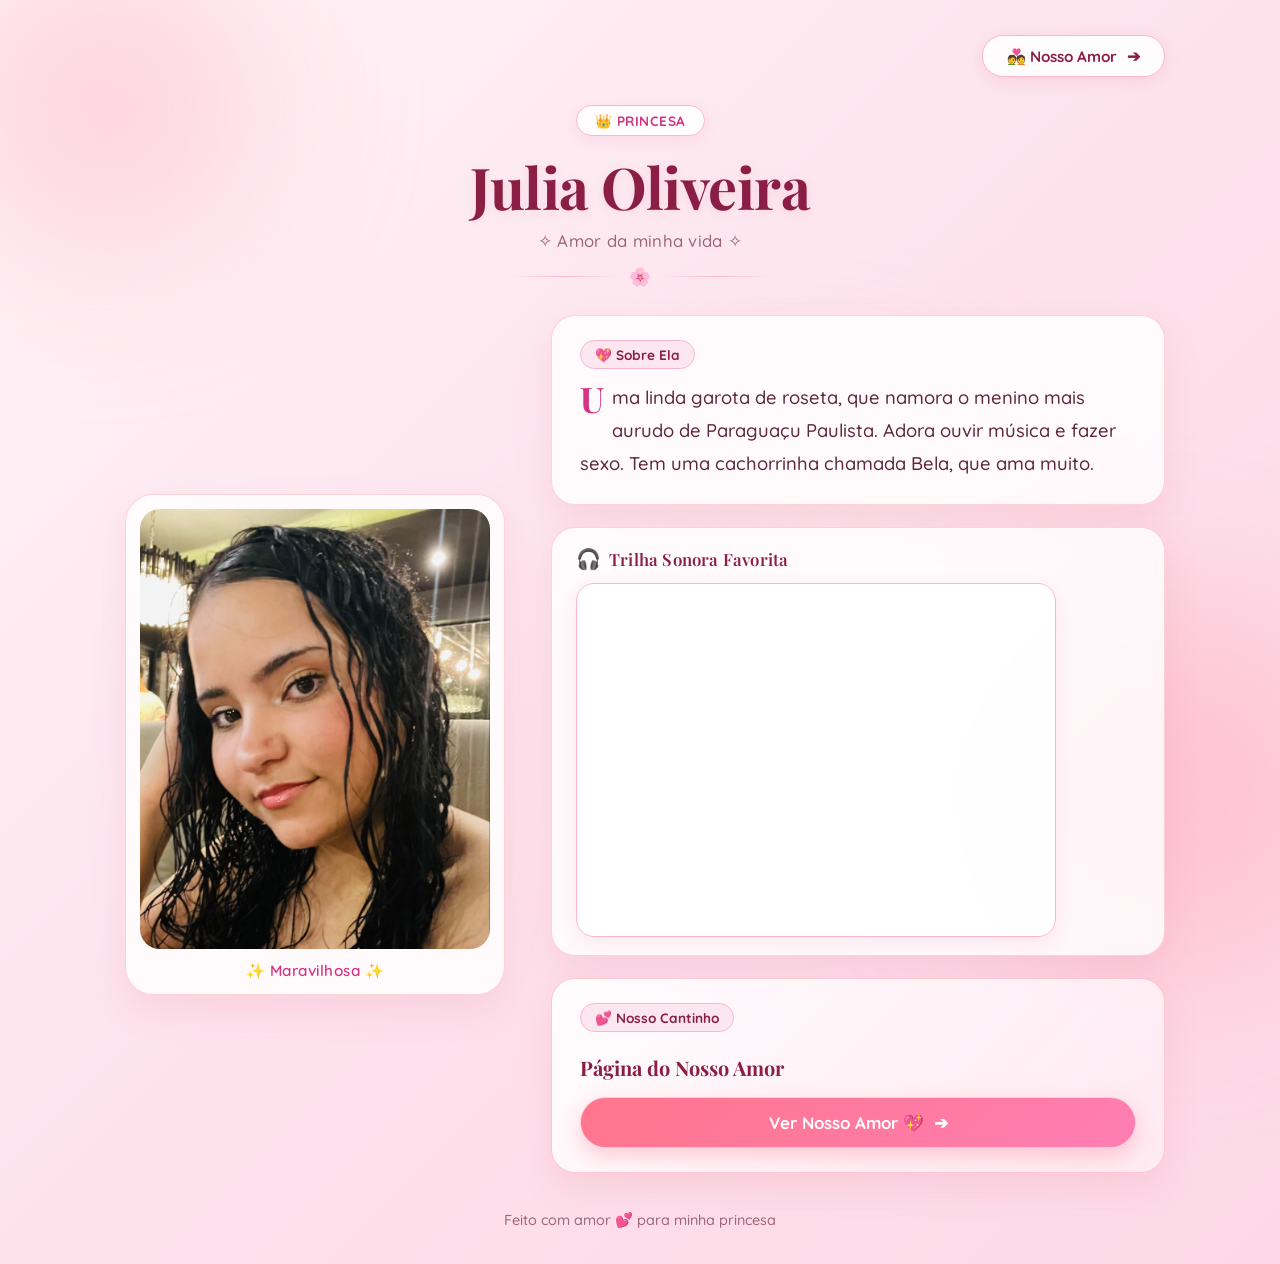
==== index.html @ 33cc5a59 "add" ====
<!DOCTYPE html>
<html lang="pt-BR">
<head>
    <meta charset="UTF-8">
    <meta name="viewport" content="width=device-width, initial-scale=1.0">
    <title>Julia Oliveira 👑</title>
    <!-- Fontes do Google: Playfair Display e Quicksand -->
    <link rel="preconnect" href="https://fonts.googleapis.com">
    <link rel="preconnect" href="https://fonts.gstatic.com" crossorigin>
    <link href="https://fonts.googleapis.com/css2?family=Playfair+Display:ital,wght@0,500;0,700;1,400&family=Quicksand:wght@400;500;600;700&display=swap" rel="stylesheet">
    <link rel="stylesheet" href="style.css?v=5">
</head>
<body>
    <!-- Efeitos de luz de fundo -->
    <div class="decor-circle circle-1"></div>
    <div class="decor-circle circle-2"></div>
    <div class="decor-circle circle-3"></div>

    <div class="page-wrapper">
        <!-- Barra de navegação superior para a página do casal -->
        <nav class="top-nav justify-end">
            <a href="casal.html" class="nav-pill-btn">
                <span>💑 Nosso Amor</span>
                <span class="nav-pill-arrow">➔</span>
            </a>
        </nav>

        <!-- Título ao centro superior -->
        <header class="header">
            <div class="tiara-badge">👑 Princesa</div>
            <h1 class="main-title">Julia Oliveira</h1>
            <p class="subtitle">✧ Amor da minha vida ✧</p>
            <div class="divider">
                <span class="divider-line"></span>
                <span class="divider-icon">🌸</span>
                <span class="divider-line"></span>
            </div>
        </header>

        <!-- Conteúdo central: Imagem na esquerda, Descrição na direita -->
        <main class="content-container">
            <!-- Imagem na esquerda central -->
            <section class="left-section">
                <div class="image-card">
                    <div class="image-inner">
                        <img src="julia.jpeg" alt="Foto de Julia Oliveira" class="profile-image">
                    </div>
                    <div class="photo-caption">✨ Maravilhosa ✨</div>
                </div>
            </section>

            <!-- Descrição na direita central com iframe personalizado -->
            <section class="right-section">
                <div class="card description-card">
                    <div class="card-header">
                        <span class="tag-pill">💖 Sobre Ela</span>
                    </div>
                    <p class="description-text">
                        Uma linda garota de roseta, que namora o menino mais aurudo de Paraguaçu Paulista. Adora ouvir música e fazer sexo. Tem uma cachorrinha chamada Bela, que ama muito.
                    </p>
                </div>

                <!-- Iframe do Spotify personalizado e diminuído -->
                <div class="card music-card">
                    <div class="music-header">
                        <span class="music-icon">🎧</span>
                        <span class="music-title">Trilha Sonora Favorita</span>
                    </div>
                    <div class="iframe-wrapper">
                        <iframe data-testid="embed-iframe" src="https://open.spotify.com/embed/track/3UDpwoxz9SUvVE0e1mnsxx?utm_source=generator&theme=0&si=2066065e5f644500" width="100%" height="352" frameBorder="0" allowfullscreen="" allow="autoplay; clipboard-write; encrypted-media; fullscreen; picture-in-picture" loading="lazy"></iframe>
                    </div>
                </div>

                <!-- Card de convite destacado para a página do Casal -->
                <div class="card couple-invite-card">
                    <div class="invite-header">
                        <span class="tag-pill">💕 Nosso Cantinho</span>
                    </div>
                    <h3 class="invite-title">Página do Nosso Amor</h3>
                    <a href="casal.html" class="nav-main-btn">
                        <span>Ver Nosso Amor 💖</span>
                        <span class="btn-arrow">➔</span>
                    </a>
                </div>
            </section>
        </main>

        <footer class="footer">
            <p>Feito com amor 💕 para minha princesa</p>
        </footer>
    </div>
</body>
</html>
---- style.css ----
/* ===================================================
   TEMA PRINCESA FOFA & MINIMALISTA (PALETA ROSA)
   =================================================== */

:root {
    --bg-primary: #fff0f5;
    --bg-gradient: linear-gradient(135deg, #fff5f8 0%, #fde2ec 50%, #fed8e6 100%);
    --card-bg: rgba(255, 255, 255, 0.82);
    --card-border: rgba(255, 182, 193, 0.6);
    --card-shadow: 0 15px 35px rgba(219, 112, 147, 0.15);
    --card-shadow-hover: 0 20px 40px rgba(219, 112, 147, 0.25);

    --primary-rose: #d63384;
    --deep-rose: #8b1e45;
    --soft-rose: #fbb6ce;
    --pastel-rose: #fce7f0;
    --text-main: #5e263d;
    --text-muted: #9e647b;

    --font-heading: 'Playfair Display', Georgia, serif;
    --font-body: 'Quicksand', -apple-system, BlinkMacSystemFont, sans-serif;
}

/* Reset Básico */
* {
    margin: 0;
    padding: 0;
    box-sizing: border-box;
}

body {
    min-height: 100vh;
    background: var(--bg-gradient);
    font-family: var(--font-body);
    color: var(--text-main);
    display: flex;
    justify-content: center;
    align-items: center;
    position: relative;
    overflow-x: hidden;
    padding: 35px 20px;
}

/* Scrollbar delicada e rosinha */
::-webkit-scrollbar {
    width: 8px;
}
::-webkit-scrollbar-track {
    background: #ffeef4;
}
::-webkit-scrollbar-thumb {
    background: #f8a5c2;
    border-radius: 10px;
}
::-webkit-scrollbar-thumb:hover {
    background: var(--primary-rose);
}

/* Círculos decorativos em degradê suave no fundo */
.decor-circle {
    position: fixed;
    border-radius: 50%;
    filter: blur(80px);
    z-index: 0;
    pointer-events: none;
    opacity: 0.6;
    animation: floatGlow 8s ease-in-out infinite alternate;
}

.circle-1 {
    width: 320px;
    height: 320px;
    background: #ffc2d1;
    top: -60px;
    left: -60px;
}

.circle-2 {
    width: 380px;
    height: 380px;
    background: #ffb3c6;
    bottom: -80px;
    right: -80px;
    animation-delay: -3s;
}

.circle-3 {
    width: 250px;
    height: 250px;
    background: #ffe5ec;
    top: 45%;
    left: 55%;
    animation-delay: -5s;
}

@keyframes floatGlow {
    0% { transform: translateY(0) scale(1); }
    100% { transform: translateY(-20px) scale(1.06); }
}

/* Container principal da página */
.page-wrapper {
    position: relative;
    z-index: 1;
    width: 100%;
    max-width: 1050px;
    display: flex;
    flex-direction: column;
    align-items: center;
    gap: 28px;
}

/* ===================================================
   BARRA DE NAVEGAÇÃO SUPERIOR (BOTÕES BONITOS DE VÍNCULO)
   =================================================== */
.top-nav {
    width: 100%;
    display: flex;
    justify-content: flex-start;
    align-items: center;
    animation: fadeInDown 0.7s ease-out;
}

.top-nav.justify-end {
    justify-content: flex-end;
}

/* Botão de voltar estilo pílula refinada */
.back-pill-btn {
    display: inline-flex;
    align-items: center;
    gap: 10px;
    padding: 10px 22px;
    background: rgba(255, 255, 255, 0.88);
    backdrop-filter: blur(12px);
    -webkit-backdrop-filter: blur(12px);
    border: 1.5px solid var(--soft-rose);
    border-radius: 50px;
    color: var(--deep-rose);
    text-decoration: none;
    font-weight: 700;
    font-size: 0.95rem;
    box-shadow: 0 4px 16px rgba(219, 112, 147, 0.16);
    transition: all 0.3s cubic-bezier(0.175, 0.885, 0.32, 1.275);
}

.back-pill-btn:hover {
    background: #ffffff;
    transform: translateX(-4px) translateY(-1px);
    box-shadow: 0 8px 22px rgba(219, 112, 147, 0.28);
    border-color: var(--primary-rose);
    color: var(--primary-rose);
}

.back-pill-arrow {
    font-size: 1.2rem;
    line-height: 1;
    transition: transform 0.3s ease;
}

.back-pill-btn:hover .back-pill-arrow {
    transform: translateX(-3px);
}

/* Botão superior para ir ao casal */
.nav-pill-btn {
    display: inline-flex;
    align-items: center;
    gap: 10px;
    padding: 10px 24px;
    background: rgba(255, 255, 255, 0.88);
    backdrop-filter: blur(12px);
    -webkit-backdrop-filter: blur(12px);
    border: 1.5px solid var(--soft-rose);
    border-radius: 50px;
    color: var(--deep-rose);
    text-decoration: none;
    font-weight: 700;
    font-size: 0.95rem;
    box-shadow: 0 4px 16px rgba(219, 112, 147, 0.16);
    transition: all 0.3s cubic-bezier(0.175, 0.885, 0.32, 1.275);
}

.nav-pill-btn:hover {
    background: #ffffff;
    transform: translateY(-2px);
    box-shadow: 0 8px 24px rgba(219, 112, 147, 0.28);
    border-color: var(--primary-rose);
    color: var(--primary-rose);
}

.nav-pill-arrow {
    font-size: 1rem;
    transition: transform 0.3s ease;
}

.nav-pill-btn:hover .nav-pill-arrow {
    transform: translateX(4px);
}

/* ===================================================
   TÍTULO AO CENTRO SUPERIOR
   =================================================== */
.header {
    text-align: center;
    display: flex;
    flex-direction: column;
    align-items: center;
    animation: fadeInDown 0.8s ease-out;
}

.tiara-badge {
    display: inline-flex;
    align-items: center;
    gap: 6px;
    background: rgba(255, 255, 255, 0.9);
    border: 1px solid var(--soft-rose);
    color: var(--primary-rose);
    font-size: 0.85rem;
    font-weight: 700;
    padding: 6px 18px;
    border-radius: 50px;
    box-shadow: 0 4px 14px rgba(248, 165, 194, 0.25);
    margin-bottom: 12px;
    letter-spacing: 0.5px;
    text-transform: uppercase;
}

.main-title {
    font-family: var(--font-heading);
    font-size: clamp(2.4rem, 5vw, 3.6rem);
    font-weight: 700;
    color: var(--deep-rose);
    letter-spacing: -0.5px;
    text-shadow: 0 2px 10px rgba(220, 110, 150, 0.15);
    margin-bottom: 6px;
}

.subtitle {
    font-size: 1.05rem;
    color: var(--text-muted);
    font-weight: 500;
    letter-spacing: 0.3px;
}

.divider {
    display: flex;
    align-items: center;
    justify-content: center;
    gap: 12px;
    margin-top: 14px;
    width: 100%;
    max-width: 260px;
}

.divider-line {
    flex: 1;
    height: 1px;
    background: linear-gradient(90deg, transparent, var(--soft-rose), transparent);
}

.divider-icon {
    font-size: 1.1rem;
    animation: pulseHeart 2s infinite ease-in-out;
}

@keyframes pulseHeart {
    0%, 100% { transform: scale(1); }
    50% { transform: scale(1.15); }
}

/* ===================================================
   LAYOUT CENTRAL: IMAGEM (ESQUERDA) & CONTEÚDO (DIREITA)
   =================================================== */
.content-container {
    width: 100%;
    display: grid;
    grid-template-columns: 400px 1fr;
    gap: 36px;
    align-items: center;
    animation: fadeInUp 0.9s ease-out;
}

/* --- Seção Esquerda: Imagem Centralizada à Esquerda --- */
.left-section {
    display: flex;
    justify-content: center;
    align-items: center;
}

.image-card {
    background: var(--card-bg);
    backdrop-filter: blur(14px);
    -webkit-backdrop-filter: blur(14px);
    padding: 14px;
    border-radius: 28px;
    border: 1.5px solid var(--card-border);
    box-shadow: var(--card-shadow);
    transition: transform 0.4s cubic-bezier(0.175, 0.885, 0.32, 1.275), box-shadow 0.4s ease;
    width: 100%;
    max-width: 380px;
    text-align: center;
}

.image-card:hover {
    transform: translateY(-6px) scale(1.01);
    box-shadow: var(--card-shadow-hover);
}

.image-inner {
    width: 100%;
    height: 440px;
    border-radius: 20px;
    overflow: hidden;
    position: relative;
    box-shadow: inset 0 0 15px rgba(0, 0, 0, 0.05);
}

.profile-image {
    width: 100%;
    height: 100%;
    object-fit: cover;
    object-position: center top;
    display: block;
    transition: transform 0.6s ease;
}

.image-card:hover .profile-image {
    transform: scale(1.04);
}

.photo-caption {
    margin-top: 12px;
    font-size: 0.95rem;
    font-weight: 600;
    color: var(--primary-rose);
    letter-spacing: 0.5px;
}

/* --- Seção Direita: Descrição & Cards --- */
.right-section {
    display: flex;
    flex-direction: column;
    gap: 22px;
}

/* Cards estilizados com glassmorphism suave */
.card {
    background: var(--card-bg);
    backdrop-filter: blur(14px);
    -webkit-backdrop-filter: blur(14px);
    border-radius: 24px;
    border: 1.5px solid var(--card-border);
    padding: 24px 28px;
    box-shadow: var(--card-shadow);
    transition: transform 0.3s ease, box-shadow 0.3s ease;
}

.card:hover {
    transform: translateY(-3px);
    box-shadow: var(--card-shadow-hover);
}

/* Card de Descrição */
.description-card {
    position: relative;
}

.tag-pill {
    display: inline-block;
    background: var(--pastel-rose);
    color: var(--deep-rose);
    font-size: 0.85rem;
    font-weight: 700;
    padding: 5px 14px;
    border-radius: 20px;
    margin-bottom: 12px;
    border: 1px solid var(--soft-rose);
}

.description-text {
    font-size: 1.15rem;
    line-height: 1.8;
    color: var(--text-main);
    font-weight: 500;
    position: relative;
}

.description-text::first-letter {
    font-family: var(--font-heading);
    font-size: 2.2rem;
    color: var(--primary-rose);
    float: left;
    margin-right: 8px;
    line-height: 1;
    font-weight: 700;
}

/* ===================================================
   IFRAME PERSONALIZADO E COMPACTO
   =================================================== */
.music-card {
    padding: 18px 24px;
}

.music-header {
    display: flex;
    align-items: center;
    gap: 8px;
    margin-bottom: 12px;
}

.music-icon {
    font-size: 1.25rem;
}

.music-title {
    font-family: var(--font-heading);
    font-size: 1.05rem;
    font-weight: 600;
    color: var(--deep-rose);
    letter-spacing: 0.2px;
}

.iframe-wrapper {
    position: relative;
    width: 100%;
    max-width: 480px;
    border-radius: 18px;
    overflow: hidden;
    background: rgba(255, 255, 255, 0.9);
    border: 1.5px solid var(--soft-rose);
    box-shadow: 0 6px 18px rgba(220, 110, 150, 0.12);
    transition: transform 0.3s ease, box-shadow 0.3s ease;
}

.iframe-wrapper:hover {
    transform: translateY(-2px);
    box-shadow: 0 10px 24px rgba(220, 110, 150, 0.2);
}

.iframe-wrapper iframe {
    display: block;
    width: 100%;
    border-radius: 16px;
    border: none;
}

/* ===================================================
   CARD DE CONVITE PARA A PÁGINA DO CASAL (EM INDEX.HTML)
   =================================================== */
.couple-invite-card {
    display: flex;
    flex-direction: column;
    gap: 10px;
    background: linear-gradient(135deg, rgba(255, 255, 255, 0.92) 0%, rgba(255, 235, 243, 0.9) 100%);
    border: 1.5px solid rgba(255, 182, 193, 0.7);
}

.invite-title {
    font-family: var(--font-heading);
    font-size: 1.25rem;
    font-weight: 700;
    color: var(--deep-rose);
}

.invite-desc {
    font-size: 0.95rem;
    color: var(--text-muted);
    line-height: 1.5;
}

/* Botão principal de navegação com gradiente */
.nav-main-btn {
    display: inline-flex;
    align-items: center;
    justify-content: center;
    gap: 10px;
    padding: 14px 26px;
    background: linear-gradient(135deg, #ff758c 0%, #ff7eb3 100%);
    color: #ffffff !important;
    text-decoration: none;
    font-weight: 700;
    font-size: 1.05rem;
    border-radius: 50px;
    box-shadow: 0 8px 22px rgba(255, 117, 140, 0.35);
    transition: all 0.3s cubic-bezier(0.175, 0.885, 0.32, 1.275);
    border: 1.5px solid rgba(255, 255, 255, 0.6);
    margin-top: 6px;
    width: 100%;
    text-align: center;
    cursor: pointer;
}

.nav-main-btn:hover {
    transform: translateY(-2px) scale(1.01);
    box-shadow: 0 12px 26px rgba(255, 117, 140, 0.48);
}

.nav-main-btn .btn-arrow {
    transition: transform 0.3s ease;
    display: inline-block;
}

.nav-main-btn:hover .btn-arrow {
    transform: translateX(4px);
}

.nav-main-btn.btn-secondary {
    background: rgba(255, 255, 255, 0.92);
    color: var(--deep-rose) !important;
    border: 1.5px solid var(--soft-rose);
    box-shadow: 0 4px 16px rgba(219, 112, 147, 0.12);
}

.nav-main-btn.btn-secondary:hover {
    background: #ffffff;
    color: var(--primary-rose) !important;
    border-color: var(--primary-rose);
    box-shadow: 0 8px 22px rgba(219, 112, 147, 0.22);
}

/* ===================================================
   DATA & CONTADOR DO CASAL (EM CASAL.HTML)
   =================================================== */
.date-highlight {
    display: flex;
    align-items: center;
    gap: 16px;
    background: rgba(255, 240, 245, 0.85);
    border: 1.5px dashed var(--soft-rose);
    border-radius: 18px;
    padding: 16px 20px;
    margin-top: 10px;
    margin-bottom: 18px;
}

.calendar-icon {
    font-size: 2.2rem;
    filter: drop-shadow(0 2px 4px rgba(219, 112, 147, 0.2));
}

.date-details {
    display: flex;
    flex-direction: column;
}

.date-label {
    font-size: 0.85rem;
    color: var(--text-muted);
    font-weight: 700;
    text-transform: uppercase;
    letter-spacing: 0.5px;
}

.date-value {
    font-family: var(--font-heading);
    font-size: 1.4rem;
    color: var(--deep-rose);
    font-weight: 700;
}

.counter-card {
    margin-top: 6px;
}

.counter-grid {
    display: grid;
    grid-template-columns: repeat(4, 1fr);
    gap: 12px;
    margin-top: 12px;
}

.counter-box {
    background: rgba(255, 255, 255, 0.95);
    border: 1.5px solid var(--soft-rose);
    border-radius: 16px;
    padding: 12px 6px;
    text-align: center;
    box-shadow: 0 4px 14px rgba(219, 112, 147, 0.1);
    transition: transform 0.3s ease;
}

.counter-box:hover {
    transform: translateY(-2px);
}

.counter-number {
    display: block;
    font-family: var(--font-heading);
    font-size: 1.65rem;
    font-weight: 700;
    color: var(--primary-rose);
    line-height: 1.1;
}

.counter-label {
    font-size: 0.75rem;
    font-weight: 700;
    color: var(--text-muted);
    text-transform: uppercase;
    letter-spacing: 0.5px;
    margin-top: 4px;
}

.love-message {
    font-style: italic;
    font-size: 1.05rem;
    line-height: 1.7;
    color: var(--text-main);
    margin-top: 12px;
}

/* ===================================================
   RODAPÉ DELICADO
   =================================================== */
.footer {
    text-align: center;
    font-size: 0.9rem;
    color: var(--text-muted);
    font-weight: 500;
    margin-top: 10px;
}

/* ===================================================
   ANIMAÇÕES DE ENTRADA SUAVE
   =================================================== */
@keyframes fadeInDown {
    from {
        opacity: 0;
        transform: translateY(-20px);
    }
    to {
        opacity: 1;
        transform: translateY(0);
    }
}

@keyframes fadeInUp {
    from {
        opacity: 0;
        transform: translateY(20px);
    }
    to {
        opacity: 1;
        transform: translateY(0);
    }
}

/* ===================================================
   RESPONSIVIDADE (MOBILE & TABLETS)
   =================================================== */
@media (max-width: 860px) {
    body {
        padding: 24px 16px;
    }

    .content-container {
        grid-template-columns: 1fr;
        gap: 28px;
    }

    .image-card {
        max-width: 320px;
        margin: 0 auto;
    }

    .image-inner {
        height: 380px;
    }

    .right-section {
        max-width: 500px;
        margin: 0 auto;
        width: 100%;
    }

    .description-text {
        font-size: 1.05rem;
    }

    .iframe-wrapper {
        max-width: 100%;
    }

    .top-nav {
        justify-content: center !important;
    }
}

@media (max-width: 480px) {
    .main-title {
        font-size: 2.2rem;
    }

    .card {
        padding: 20px;
    }

    .image-inner {
        height: 340px;
    }

    .counter-grid {
        gap: 6px;
    }

    .counter-number {
        font-size: 1.35rem;
    }
}
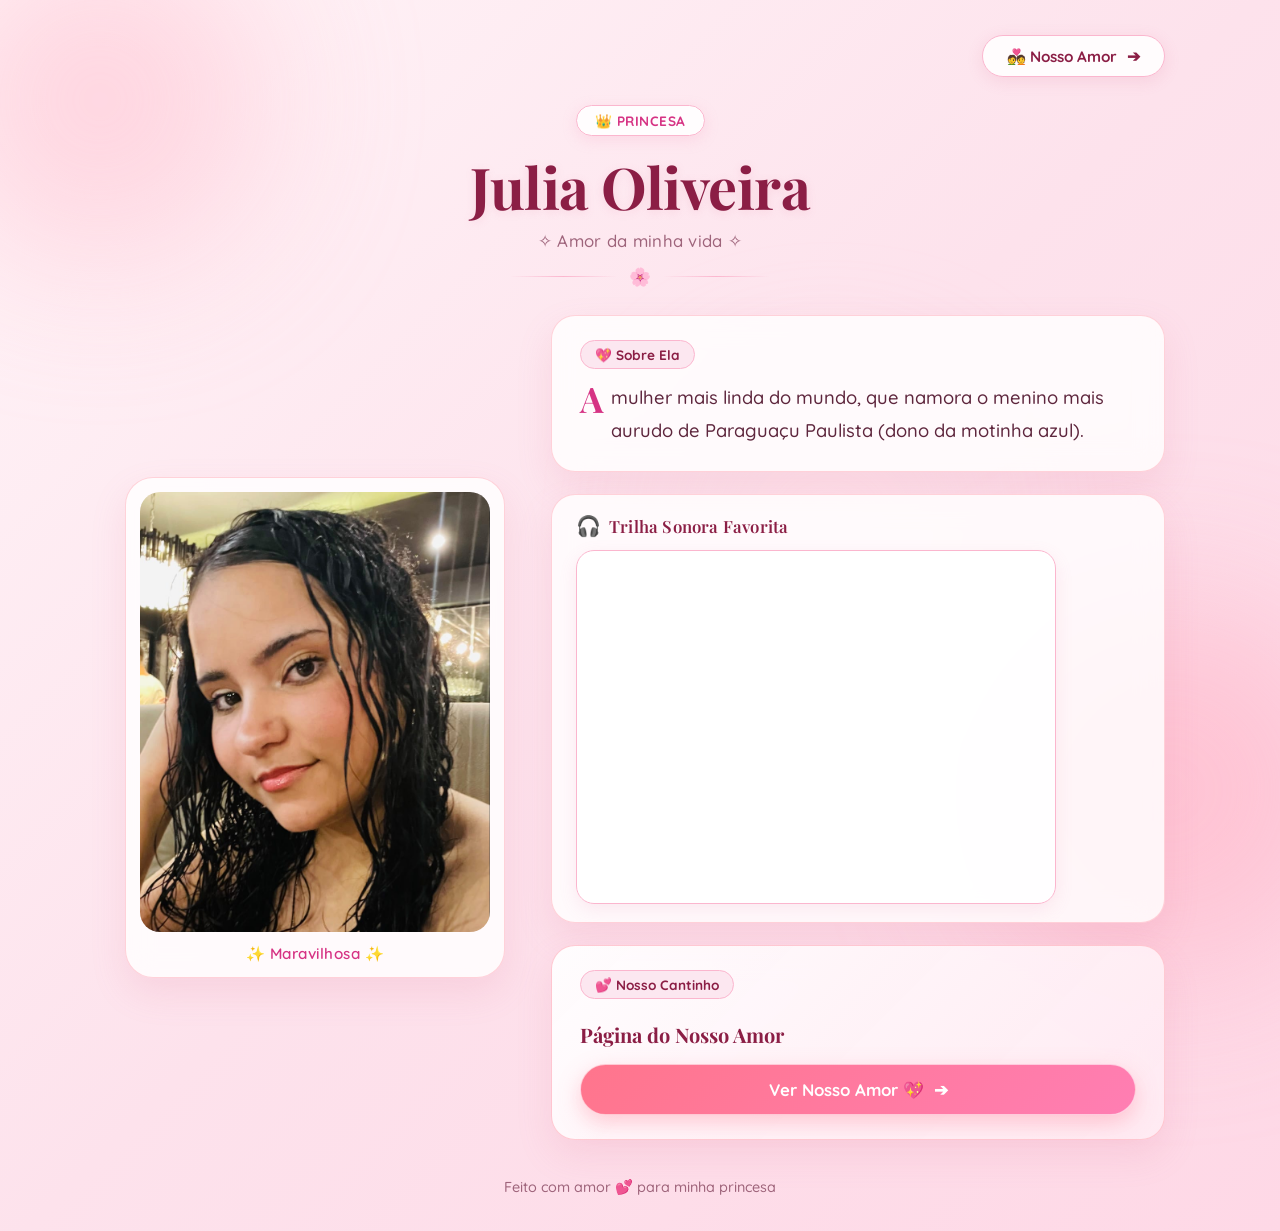
==== commit 5a71ec87: "Update description of the character in index.html" ====
--- a/index.html
+++ b/index.html
@@ -56,7 +56,7 @@
                         <span class="tag-pill">💖 Sobre Ela</span>
                     </div>
                     <p class="description-text">
-                        Uma linda garota de roseta, que namora o menino mais aurudo de Paraguaçu Paulista. Adora ouvir música e fazer sexo. Tem uma cachorrinha chamada Bela, que ama muito.
+                        A mulher mais linda do mundo, que namora o menino mais aurudo de Paraguaçu Paulista (dono da motinha azul).
                     </p>
                 </div>
 
@@ -90,4 +90,4 @@
         </footer>
     </div>
 </body>
-</html>+</html>
